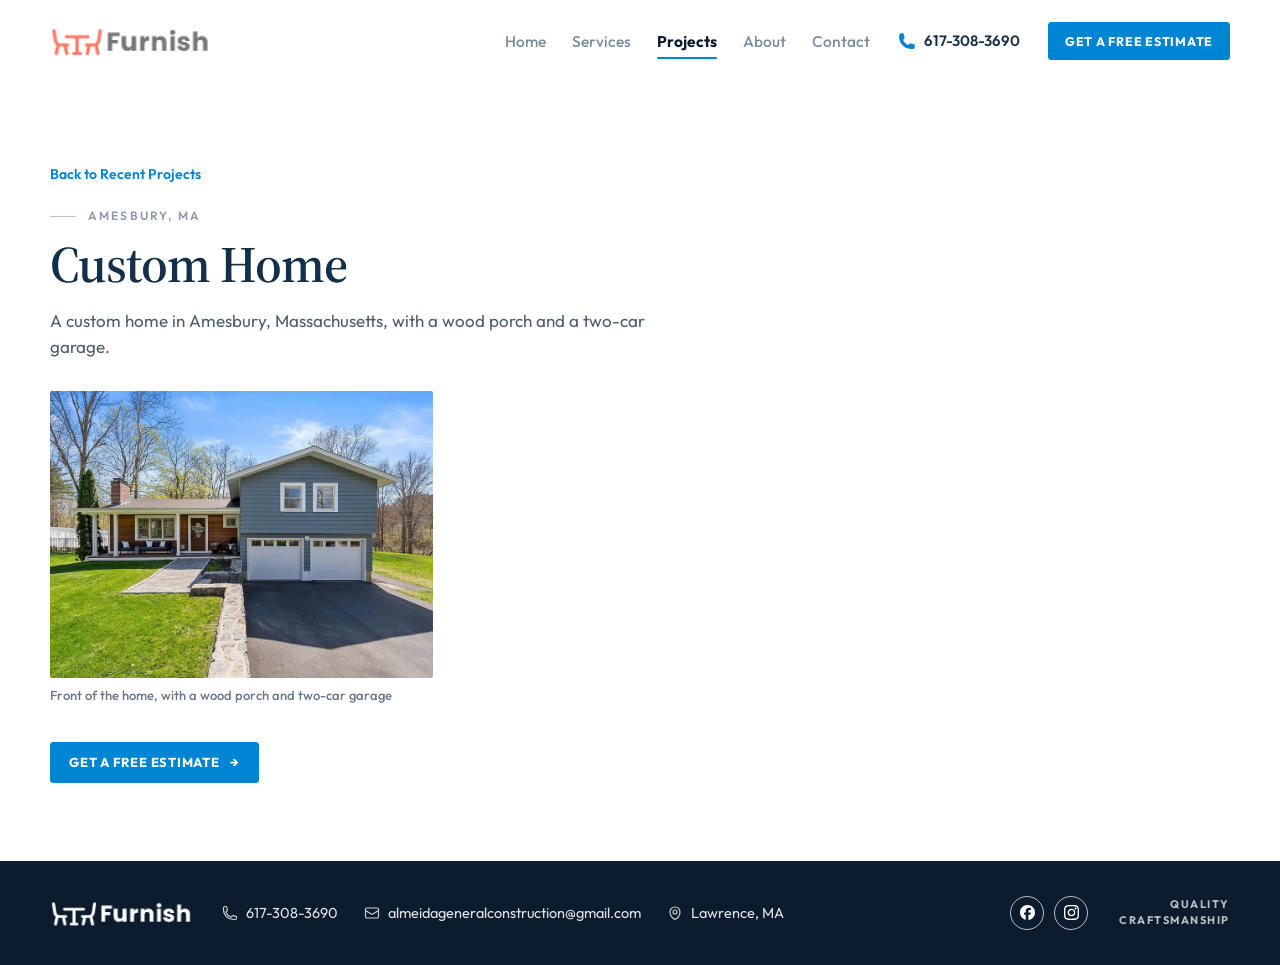
==== custom-home-amesbury-2.html @ d9e34f1d "Update the site with current project photos and gallery pages." ====
<!DOCTYPE html>
<html lang="en">
<head>
  <meta charset="utf-8">
  <meta name="viewport" content="width=device-width, initial-scale=1">
  <title>Custom Home in Amesbury | Almeida General Construction</title>
  <meta name="description" content="Gallery of a custom home in Amesbury, Massachusetts, with a wood porch and two-car garage, built by Almeida General Construction.">
  <link rel="icon" href="assets/images/favicon.png" type="image/png">
  <link rel="preconnect" href="https://fonts.googleapis.com">
  <link rel="preconnect" href="https://fonts.gstatic.com" crossorigin>
  <link href="https://fonts.googleapis.com/css2?family=Outfit:wght@400;500;600;700&family=Source+Serif+4:opsz,wght@8..60,500;8..60,600;8..60,700&display=swap" rel="stylesheet">
  <link rel="stylesheet" href="assets/css/redesign.css?v=31">
</head>
<body>
  <a class="skip-link" href="#main">Skip to content</a>

  <header class="site-header" id="top">
    <div class="container header-inner">
      <a class="logo" href="index.html">
        <img src="assets/images/logo.png" alt="Almeida General Construction">
      </a>
      <button class="nav-toggle" type="button" aria-expanded="false" aria-controls="site-nav" aria-label="Open menu">
        <span></span>
      </button>
      <nav class="site-nav" id="site-nav">
        <ul>
          <li><a href="index.html">Home</a></li>
          <li><a href="index.html#services">Services</a></li>
          <li><a class="active" href="projects.html">Projects</a></li>
          <li><a href="index.html#about">About</a></li>
          <li><a href="index.html#contact">Contact</a></li>
          <li class="nav-extra"><a href="tel:6173083690">617-308-3690</a></li>
          <li class="nav-extra"><a class="btn" href="index.html#contact">Get a Free Estimate</a></li>
        </ul>
      </nav>
      <a class="header-phone" href="tel:6173083690">
        <svg viewBox="0 0 24 24" width="18" height="18" aria-hidden="true" fill="currentColor">
          <path fill-rule="evenodd" d="M1.5 4.5a3 3 0 0 1 3-3h1.372c.86 0 1.61.586 1.819 1.42l1.105 4.423a1.875 1.875 0 0 1-.694 1.955l-1.293.97c-.135.101-.164.249-.126.352a11.285 11.285 0 0 0 6.697 6.697c.103.038.25.009.352-.126l.97-1.293a1.875 1.875 0 0 1 1.955-.694l4.423 1.105c.834.209 1.42.959 1.42 1.82V19.5a3 3 0 0 1-3 3h-2.25C8.552 22.5 1.5 15.448 1.5 6.75V4.5Z" clip-rule="evenodd"/>
        </svg>
        617-308-3690
      </a>
      <a class="btn btn-header" href="index.html#contact">Get a Free Estimate</a>
    </div>
  </header>

  <main id="main">
    <section class="section project-page">
      <div class="container">
        <a class="project-link" href="index.html#projects">Back to Recent Projects</a>
        <p class="section-label">Amesbury, MA</p>
        <h2>Custom Home</h2>
        <p class="project-intro">A custom home in Amesbury, Massachusetts, with a wood porch and a two-car garage.</p>
        <div class="gallery">
          <figure>
            <img src="assets/images/project/newton-home.jpg" alt="Gray custom home with a wood porch and two-car garage in Amesbury, Massachusetts">
            <figcaption>Front of the home, with a wood porch and two-car garage</figcaption>
          </figure>
        </div>
        <div class="project-actions">
          <a class="btn" href="index.html#contact">Get a Free Estimate <span aria-hidden="true">→</span></a>
        </div>
      </div>
    </section>
  </main>

  <footer class="site-footer">
    <div class="container footer-inner">
      <a class="footer-logo" href="index.html">
        <img src="assets/images/logo.png" alt="Almeida General Construction">
      </a>
      <ul class="footer-meta">
        <li>
          <svg viewBox="0 0 24 24" aria-hidden="true" fill="none"><path stroke-linecap="round" stroke-linejoin="round" d="M2.25 6.75c0 8.284 6.716 15 15 15h2.25a2.25 2.25 0 0 0 2.25-2.25v-1.372c0-.516-.351-.966-.852-1.091l-4.423-1.106c-.44-.11-.902.055-1.173.417l-.97 1.293c-.282.376-.769.542-1.21.38a12.035 12.035 0 0 1-7.143-7.143c-.162-.441.004-.928.38-1.21l1.293-.97c.363-.271.527-.734.417-1.173L6.963 3.102a1.125 1.125 0 0 0-1.091-.852H4.5A2.25 2.25 0 0 0 2.25 4.5v2.25Z"/></svg>
          <a href="tel:6173083690">617-308-3690</a>
        </li>
        <li>
          <svg viewBox="0 0 24 24" aria-hidden="true" fill="none"><path stroke-linecap="round" stroke-linejoin="round" d="M21.75 6.75v10.5a2.25 2.25 0 0 1-2.25 2.25h-15a2.25 2.25 0 0 1-2.25-2.25V6.75m19.5 0A2.25 2.25 0 0 0 19.5 4.5h-15a2.25 2.25 0 0 0-2.25 2.25m19.5 0v.243a2.25 2.25 0 0 1-1.07 1.916l-7.5 4.615a2.25 2.25 0 0 1-2.36 0L3.32 8.91a2.25 2.25 0 0 1-1.07-1.916V6.75"/></svg>
          <a href="mailto:almeidageneralconstruction@gmail.com">almeidageneralconstruction@gmail.com</a>
        </li>
        <li>
          <svg viewBox="0 0 24 24" aria-hidden="true" fill="none"><path stroke-linecap="round" stroke-linejoin="round" d="M15 10.5a3 3 0 1 1-6 0 3 3 0 0 1 6 0Z"/><path stroke-linecap="round" stroke-linejoin="round" d="M19.5 10.5c0 7.142-7.5 11.25-7.5 11.25S4.5 17.642 4.5 10.5a7.5 7.5 0 1 1 15 0Z"/></svg>
          Lawrence, MA
        </li>
      </ul>
      <div class="footer-end">
        <div class="socials">
          <a class="social" href="https://www.facebook.com/almeidageneralconstruction/" target="_blank" rel="noopener" aria-label="Almeida General Construction on Facebook">
            <svg viewBox="0 0 24 24" aria-hidden="true"><path d="M9.101 23.691v-7.98H6.627v-3.667h2.474v-1.58c0-4.085 1.848-5.978 5.858-5.978.401 0 .955.042 1.468.103a8.68 8.68 0 0 1 1.141.195v3.325a8.623 8.623 0 0 0-.653-.036 26.805 26.805 0 0 0-.733-.009c-.707 0-1.259.096-1.675.309a1.686 1.686 0 0 0-.679.622c-.258.42-.374.995-.374 1.752v1.297h3.919l-.386 2.103-.287 1.564h-3.246v8.245C19.396 23.238 24 18.179 24 12.044c0-6.627-5.373-12-12-12s-12 5.373-12 12c0 5.628 3.874 10.35 9.101 11.647Z"/></svg>
          </a>
          <a class="social" href="https://www.instagram.com/almeidageneralconstruction/" target="_blank" rel="noopener" aria-label="Almeida General Construction on Instagram">
            <svg viewBox="0 0 24 24" aria-hidden="true"><path d="M7.0301.084c-1.2768.0602-2.1487.264-2.911.5634-.7888.3075-1.4575.72-2.1228 1.3877-.6652.6677-1.075 1.3368-1.3802 2.127-.2954.7638-.4956 1.6365-.552 2.914-.0564 1.2775-.0689 1.6882-.0626 4.947.0062 3.2586.0206 3.6671.0825 4.9473.061 1.2765.264 2.1482.5635 2.9107.308.7889.72 1.4573 1.388 2.1228.6679.6655 1.3365 1.0743 2.1285 1.38.7632.295 1.6361.4961 2.9134.552 1.2773.056 1.6884.069 4.9462.0627 3.2578-.0062 3.668-.0207 4.9478-.0814 1.28-.0607 2.147-.2652 2.9098-.5633.7889-.3086 1.4578-.72 2.1228-1.3881.665-.6682 1.0745-1.3378 1.3795-2.1284.2957-.7632.4966-1.636.552-2.9124.056-1.2809.0692-1.6898.063-4.948-.0063-3.2583-.021-3.6668-.0817-4.9465-.0607-1.2797-.264-2.1487-.5633-2.9117-.3084-.7889-.72-1.4568-1.3876-2.1228C21.2982 1.33 20.628.9208 19.8378.6165 19.074.321 18.2017.1197 16.9244.0645 15.6471.0093 15.236-.005 11.977.0014 8.718.0076 8.31.0215 7.0301.0839m.1402 21.6932c-1.17-.0509-1.8053-.2453-2.2287-.408-.5606-.216-.96-.4771-1.3819-.895-.422-.4178-.6811-.8186-.9-1.378-.1644-.4234-.3624-1.058-.4171-2.228-.0595-1.2645-.072-1.6442-.079-4.848-.007-3.2037.0053-3.583.0607-4.848.05-1.169.2456-1.805.408-2.2282.216-.5613.4762-.96.895-1.3816.4188-.4217.8184-.6814 1.3783-.9003.423-.1651 1.0575-.3614 2.227-.4171 1.2655-.06 1.6447-.072 4.848-.079 3.2033-.007 3.5835.005 4.8495.0608 1.169.0508 1.8053.2445 2.228.408.5608.216.96.4754 1.3816.895.4217.4194.6816.8176.9005 1.3787.1653.4217.3617 1.056.4169 2.2263.0602 1.2655.0739 1.645.0796 4.848.0058 3.203-.0055 3.5834-.061 4.848-.051 1.17-.245 1.8055-.408 2.2294-.216.5604-.4763.96-.8954 1.3814-.419.4215-.8181.6811-1.3783.9-.4224.1649-1.0577.3617-2.2262.4174-1.2656.0595-1.6448.072-4.8493.079-3.2045.007-3.5825-.006-4.848-.0608M16.953 5.5864A1.44 1.44 0 1 0 18.39 4.144a1.44 1.44 0 0 0-1.437 1.4424M5.8385 12.012c.0067 3.4032 2.7706 6.1557 6.173 6.1493 3.4026-.0065 6.157-2.7701 6.1506-6.1733-.0065-3.4032-2.771-6.1565-6.174-6.1498-3.403.0067-6.156 2.771-6.1496 6.1738M8 12.0077a4 4 0 1 1 4.008 3.9921A3.9996 3.9996 0 0 1 8 12.0077"/></svg>
          </a>
        </div>
        <p class="tagline">Quality Craftsmanship</p>
      </div>
    </div>
  </footer>

  <script src="assets/js/redesign.js?v=6"></script>
</body>
</html>
---- assets/css/redesign.css ----
/* Almeida General Construction — homepage redesign */

:root {
  --navy: #123049;
  --navy-deep: #0c1c2e;
  --ink: #1b3348;
  --blue: #0084D4;
  --blue-dark: #155fa6;
  --blue-bright: #3b94d4;
  --muted: #66788a;
  --text: #4d5d6d;
  --line: #e4ebf1;
  --soft: #f4f7fb;
  --white: #ffffff;
  --serif: "Source Serif 4", Georgia, "Times New Roman", serif;
  --sans: "Outfit", "Avenir Next", "Segoe UI", sans-serif;
  --header: 82px;
  --max: 1180px;
}

*,
*::before,
*::after {
  box-sizing: border-box;
}

html {
  scroll-behavior: smooth;
}

body {
  margin: 0;
  font-family: var(--sans);
  color: var(--text);
  background: var(--white);
  line-height: 1.5;
}

img {
  max-width: 100%;
  display: block;
}

a {
  color: inherit;
  text-decoration: none;
}

button,
input,
textarea {
  font-family: inherit;
}

.container {
  width: min(var(--max), calc(100% - 48px));
  margin: 0 auto;
}

.skip-link {
  position: absolute;
  left: 16px;
  top: -40px;
  background: var(--blue);
  color: white;
  padding: 8px 12px;
  z-index: 1000;
}

.skip-link:focus {
  top: 12px;
}

/* Header */

.site-header {
  position: sticky;
  top: 0;
  z-index: 50;
  background: rgba(255, 255, 255, 0.96);
  backdrop-filter: blur(10px);
  border-bottom: 1px solid transparent;
}

.site-header.scrolled {
  border-bottom-color: var(--line);
  box-shadow: 0 8px 24px rgba(16, 36, 56, 0.06);
}

.header-inner {
  display: flex;
  align-items: center;
  gap: 28px;
  min-height: var(--header);
}

.logo img {
  height: 54px;
  width: auto;
}

.site-nav {
  margin-left: auto;
}

.site-nav ul {
  display: flex;
  align-items: center;
  gap: 26px;
  list-style: none;
  margin: 0;
  padding: 0;
}

.site-nav a {
  position: relative;
  font-size: 15.5px;
  font-weight: 500;
  color: #7b8c9d;
  padding: 8px 0;
}

.site-nav a.active {
  color: #0c1c2e;
  font-weight: 700;
}

.site-nav .btn {
  color: white;
  font-weight: 700;
}

.site-nav a.active::after {
  content: "";
  position: absolute;
  left: 0;
  right: 0;
  bottom: 0;
  height: 2px;
  background: var(--blue);
  border-radius: 2px;
}

.header-phone {
  display: inline-flex;
  align-items: center;
  gap: 8px;
  color: var(--ink);
  font-weight: 600;
  font-size: 15px;
  white-space: nowrap;
}

.header-phone svg,
.icon {
  flex: 0 0 auto;
}

.header-phone svg {
  color: #0084D4;
}

.nav-toggle {
  display: none;
  margin-left: auto;
  width: 44px;
  height: 44px;
  border: 0;
  background: transparent;
  padding: 10px;
  cursor: pointer;
}

.nav-toggle span,
.nav-toggle span::before,
.nav-toggle span::after {
  display: block;
  height: 2px;
  width: 22px;
  background: var(--navy);
  position: relative;
  transition: 0.2s ease;
}

.nav-toggle span::before,
.nav-toggle span::after {
  content: "";
  position: absolute;
  left: 0;
}

.nav-toggle span::before {
  top: -7px;
}

.nav-toggle span::after {
  top: 7px;
}

.nav-toggle.open span {
  background: transparent;
}

.nav-toggle.open span::before {
  top: 0;
  transform: rotate(45deg);
}

.nav-toggle.open span::after {
  top: 0;
  transform: rotate(-45deg);
}

.nav-extra {
  display: none;
}

/* Buttons */

.btn {
  display: inline-flex;
  align-items: center;
  justify-content: center;
  gap: 10px;
  background: var(--blue);
  color: white;
  border: 1.5px solid var(--blue);
  border-radius: 3px;
  padding: 13px 18px;
  font-size: 13px;
  font-weight: 700;
  letter-spacing: 0.06em;
  text-transform: uppercase;
  line-height: 1;
  cursor: pointer;
  transition: background 0.2s ease, border-color 0.2s ease, color 0.2s ease;
}

.btn:hover {
  background: var(--blue-dark);
  border-color: var(--blue-dark);
}

.btn-ghost {
  background: rgba(8, 18, 30, 0.28);
  border-color: rgba(255, 255, 255, 0.82);
  color: white;
}

.btn-ghost:hover {
  background: white;
  color: var(--navy);
  border-color: white;
}

.btn-header {
  padding: 12px 16px;
  font-size: 12.5px;
  white-space: nowrap;
}

/* Hero */

.hero {
  position: relative;
  min-height: 640px;
  display: flex;
  align-items: center;
  color: white;
  background:
    linear-gradient(100deg, rgba(7, 16, 28, 0.84) 0%, rgba(7, 16, 28, 0.58) 28%, rgba(7, 16, 28, 0.16) 56%, rgba(7, 16, 28, 0.05) 100%),
    url("../images/showcase/hero-kitchen.jpg") center 32% / cover no-repeat;
}

.hero-content {
  position: relative;
  z-index: 1;
  padding: 72px 0 80px;
  max-width: 680px;
}

.eyebrow,
.kicker {
  font-size: 13px;
  font-weight: 600;
  letter-spacing: 0.18em;
  text-transform: uppercase;
}

.hero .kicker {
  color: rgba(255, 255, 255, 0.92);
  margin: 0 0 18px;
}

.hero h1 {
  margin: 0;
  font-family: var(--serif);
  font-weight: 600;
  font-size: clamp(52px, 6vw, 78px);
  line-height: 0.98;
  letter-spacing: -0.025em;
  color: white;
}

.hero h1 span {
  color: #33A4DF;
}

.hero .services-line {
  margin: 22px 0 0;
  font-size: 13px;
  font-weight: 600;
  letter-spacing: 0.16em;
  text-transform: uppercase;
  color: rgba(255, 255, 255, 0.9);
}

.hero-actions {
  display: flex;
  flex-wrap: wrap;
  gap: 14px;
  margin-top: 32px;
}

/* Trust */

.trust {
  background: white;
  border-bottom: 1px solid var(--line);
}

.trust ul {
  list-style: none;
  display: grid;
  grid-template-columns: repeat(3, 1fr);
  gap: 24px;
  margin: 0;
  padding: 34px 0;
}

.trust li {
  display: flex;
  align-items: center;
  justify-content: center;
  gap: 14px;
  color: var(--navy);
}

.trust svg {
  width: 36px;
  height: 36px;
  stroke: var(--navy);
  fill: none;
  stroke-width: 1.6;
  stroke-linecap: round;
  stroke-linejoin: round;
}

.trust-pair {
  display: inline-flex;
  align-items: center;
  gap: 2px;
}

.trust-pair svg {
  width: 30px;
  height: 30px;
}

.trust strong {
  display: block;
  font-size: 13px;
  font-weight: 700;
  letter-spacing: 0.08em;
  line-height: 1.35;
}

/* Sections */

.section {
  padding: 78px 0;
}

.section-label {
  display: flex;
  align-items: center;
  gap: 12px;
  margin: 0 0 12px;
  color: #8b9bab;
  font-size: 12px;
  font-weight: 600;
  letter-spacing: 0.18em;
  text-transform: uppercase;
}

.section-label::before {
  content: "";
  width: 26px;
  height: 1px;
  background: #b7c4d0;
}

h2 {
  margin: 0;
  font-family: var(--serif);
  font-weight: 600;
  font-size: clamp(36px, 4vw, 52px);
  line-height: 1.08;
  letter-spacing: -0.02em;
  color: var(--navy);
}

.services {
  background: var(--soft);
}

.service-grid {
  list-style: none;
  display: grid;
  grid-template-columns: repeat(4, 1fr);
  gap: 22px;
  margin: 34px 0 0;
  padding: 0;
}

.service-grid figure {
  margin: 0;
}

.service-grid img,
.deck-art {
  width: 100%;
  aspect-ratio: 4 / 3;
  object-fit: cover;
  border-radius: 2px;
  background: #d5dde6;
}

.service-grid figcaption {
  margin-top: 14px;
  text-align: center;
  color: var(--ink);
  font-size: 12px;
  font-weight: 700;
  letter-spacing: 0.07em;
  text-transform: uppercase;
  line-height: 1.4;
}

/* Approach */

.approach {
  display: grid;
  grid-template-columns: 1.18fr 0.82fr;
  min-height: 560px;
  background: #04202F;
}

.approach-photo img {
  position: absolute;
  inset: 0;
  width: 100%;
  height: 100%;
  object-fit: cover;
}

.approach-photo {
  position: relative;
  min-height: 540px;
  overflow: hidden;
}

.approach-panel {
  color: white;
  padding: 64px 56px;
  display: flex;
  flex-direction: column;
  justify-content: center;
  align-items: flex-start;
}

.approach-panel .section-label {
  color: rgba(255, 255, 255, 0.72);
}

.approach-panel .section-label::before {
  background: rgba(255, 255, 255, 0.45);
}

.approach-panel h2 {
  color: white;
  max-width: 420px;
  margin-bottom: 36px;
}

.approach-points {
  list-style: none;
  display: grid;
  grid-template-columns: repeat(3, 1fr);
  gap: 18px;
  width: 100%;
  margin: 0 0 36px;
  padding: 0;
}

.approach-points li {
  display: flex;
  flex-direction: column;
  align-items: center;
  text-align: center;
  font-size: 14px;
  font-weight: 500;
  line-height: 1.35;
}

.approach-points svg {
  display: block;
  width: 34px;
  height: 34px;
  stroke: white;
  fill: none;
  stroke-width: 1.6;
  stroke-linecap: round;
  stroke-linejoin: round;
  margin-bottom: 10px;
}

/* Projects */

.project-set {
  margin-top: 28px;
}

.project-photos {
  display: grid;
  grid-template-columns: repeat(auto-fit, minmax(220px, 1fr));
  gap: 16px;
}

.project-photos img {
  width: 100%;
  aspect-ratio: 4 / 3;
  object-fit: cover;
  border-radius: 2px;
  background: #d5dde6;
}

.project-set-caption {
  margin: 12px 0 0;
  color: var(--ink);
  font-size: 15px;
  font-weight: 600;
}

.project-set-caption span {
  display: block;
  margin-top: 2px;
  color: var(--muted);
  font-size: 13px;
  font-weight: 500;
}

.project-link {
  display: inline-block;
  margin-top: 10px;
  color: var(--blue);
  font-size: 14px;
  font-weight: 600;
}

.project-link:hover {
  text-decoration: underline;
}

.project-soon {
  display: inline-block;
  margin-top: 10px;
  color: var(--muted);
  font-size: 14px;
  font-weight: 600;
}

.project-page .project-link {
  margin: 0 0 22px;
}

.project-intro {
  max-width: 640px;
  margin: 16px 0 0;
  font-size: 17px;
}

.gallery {
  display: grid;
  grid-template-columns: repeat(3, minmax(0, 1fr));
  gap: 16px;
  margin-top: 32px;
}

.gallery figure {
  margin: 0;
}

.gallery img {
  width: 100%;
  aspect-ratio: 4 / 3;
  object-fit: cover;
  border-radius: 2px;
  background: #d5dde6;
}

.gallery figcaption {
  margin-top: 8px;
  color: var(--muted);
  font-size: 13px;
  font-weight: 500;
}

.project-actions {
  margin-top: 36px;
}

.project-grid {
  list-style: none;
  display: grid;
  grid-template-columns: repeat(3, 1fr);
  gap: 26px 22px;
  margin: 36px 0 0;
  padding: 0;
}

.project-grid figure {
  margin: 0;
}

.project-grid img {
  width: 100%;
  aspect-ratio: 4 / 3;
  object-fit: cover;
  border-radius: 2px;
}

.project-grid figcaption {
  margin-top: 12px;
  color: var(--ink);
  font-size: 15px;
  font-weight: 600;
}

.project-grid figcaption span {
  display: block;
  margin-top: 2px;
  color: var(--muted);
  font-size: 13px;
  font-weight: 500;
}

/* Inspire */

.inspire {
  display: none;
  grid-template-columns: 1.15fr 0.85fr;
  min-height: 540px;
  background: #f4f7fb;
}

.inspire-photo {
  position: relative;
  min-height: 480px;
  overflow: hidden;
}

.inspire-photo img {
  position: absolute;
  inset: 0;
  width: 100%;
  height: 100%;
  object-fit: cover;
  object-position: center;
}

.inspire-panel {
  display: flex;
  flex-direction: column;
  justify-content: center;
  align-items: flex-start;
  padding: 72px 64px;
}

.inspire-panel .section-label {
  color: #8b9bab;
}

.inspire-panel .section-label::before {
  display: none;
}

.inspire-panel h2 {
  max-width: 420px;
  margin-bottom: 22px;
  color: var(--navy);
}

.inspire-rule {
  width: 48px;
  height: 3px;
  margin-bottom: 32px;
  background: var(--navy);
}

.project-grid .is-extra {
  display: none;
}

.project-grid.is-expanded .is-extra {
  display: block;
}

.project-more {
  display: flex;
  width: fit-content;
  margin: 32px auto 0;
}

/* About */

.about {
  padding: 40px 0;
  background: #001C2B;
  color: rgba(255, 255, 255, 0.88);
}

.about h2,
.about h3,
.offer h3 {
  color: #fff;
}

.about .section-label {
  color: rgba(255, 255, 255, 0.7);
}

.about .section-label::before {
  background: rgba(255, 255, 255, 0.42);
}

.about-grid {
  display: grid;
  grid-template-columns: 0.85fr 1.15fr;
  gap: 56px;
  align-items: center;
  margin-top: 16px;
}

.owner-photo {
  width: 100%;
  max-width: 320px;
  height: auto;
  justify-self: start;
  border-radius: 2px;
  background: var(--soft);
}

.about h3 {
  margin: 16px 0 0;
  font-family: var(--serif);
  font-weight: 600;
  font-size: 22px;
  color: var(--blue);
}

.role {
  margin: 0 0 12px;
  color: #8ec4ef;
  font-weight: 600;
  letter-spacing: 0.04em;
  text-transform: uppercase;
  font-size: 13px;
}

.about p,
.offer p,
.contact p,
.testimonial p {
  margin: 0 0 16px;
  font-size: 16.5px;
  line-height: 1.7;
}

.offer {
  display: grid;
  grid-template-columns: repeat(3, 1fr);
  gap: 28px;
  margin-top: 54px;
  padding-top: 36px;
  border-top: 1px solid rgba(255, 255, 255, 0.16);
}

.offer h3 {
  margin: 0 0 10px;
  font-family: var(--sans);
  font-size: 18px;
}

/* Testimonials */

.testimonials {
  display: none;
  background: var(--soft);
}

.quote-grid {
  list-style: none;
  display: grid;
  grid-template-columns: 1fr 1fr;
  gap: 22px;
  margin: 34px 0 0;
  padding: 0;
}

.quote-grid blockquote {
  margin: 0;
  background: white;
  border-radius: 4px;
  padding: 28px 26px 22px;
  box-shadow: 0 10px 30px rgba(18, 40, 64, 0.04);
}

.quote-grid p {
  color: #3e5163;
}

.quote-grid footer {
  display: flex;
  justify-content: space-between;
  gap: 12px;
  align-items: end;
  margin-top: 18px;
}

.quote-grid strong {
  display: block;
  color: var(--navy);
  font-size: 16px;
}

.quote-grid footer span,
.stars {
  color: var(--muted);
  font-size: 13px;
}

.stars {
  color: #e0a21a;
  letter-spacing: 2px;
}

.quote-grid a {
  color: var(--blue);
  font-weight: 600;
}

/* CTA */

.cta {
  display: none;
  position: relative;
  overflow: hidden;
  background-color: #e7eef3;
  background-image:
    linear-gradient(rgba(27, 79, 122, 0.05) 1px, transparent 1px),
    linear-gradient(90deg, rgba(27, 79, 122, 0.05) 1px, transparent 1px);
  background-size: 28px 28px;
  padding: 72px 0;
}

.cta::after {
  content: "";
  position: absolute;
  inset: 0;
  background:
    radial-gradient(circle at 88% 80%, rgba(255, 255, 255, 0.01), transparent 30%),
    linear-gradient(90deg, rgba(231, 238, 243, 0.2), rgba(231, 238, 243, 0.72) 46%, rgba(231, 238, 243, 0.15));
  pointer-events: none;
}

.cta-inner {
  position: relative;
  z-index: 1;
  display: flex;
  align-items: center;
  justify-content: space-between;
  gap: 32px;
  padding-right: 150px;
}

.cta .kicker {
  margin: 0 0 8px;
  color: #7d8fa0;
  font-size: 13px;
  font-weight: 700;
  letter-spacing: 0.16em;
}

.cta-art {
  position: absolute;
  right: 8px;
  bottom: 0;
  width: 210px;
  height: auto;
  pointer-events: none;
}

/* Contact */

.contact-grid {
  display: grid;
  grid-template-columns: 0.8fr 1.2fr;
  gap: 48px;
  margin-top: 28px;
}

.contact-list {
  list-style: none;
  margin: 18px 0 0;
  padding: 0;
}

.contact-list li {
  display: flex;
  gap: 12px;
  align-items: flex-start;
  margin-bottom: 16px;
  color: var(--ink);
  font-weight: 500;
}

.contact-list svg {
  width: 22px;
  height: 22px;
  stroke: var(--blue);
  fill: none;
  stroke-width: 1.7;
  stroke-linecap: round;
  stroke-linejoin: round;
  margin-top: 2px;
}

.contact-list a:hover {
  color: var(--blue);
}

form {
  display: grid;
  grid-template-columns: 1fr 1fr;
  gap: 14px;
}

form label {
  display: block;
  font-size: 13px;
  font-weight: 600;
  color: var(--ink);
  margin-bottom: 6px;
}

.full {
  grid-column: 1 / -1;
}

input,
textarea {
  width: 100%;
  border: 1px solid #d5dee6;
  background: white;
  border-radius: 3px;
  padding: 12px 14px;
  font-size: 15px;
  color: var(--ink);
}

input:focus,
textarea:focus {
  outline: 2px solid rgba(26, 111, 191, 0.35);
  border-color: var(--blue);
}

textarea {
  min-height: 140px;
  resize: vertical;
}

.form-note {
  margin: 0;
  color: var(--muted);
  font-size: 13px;
}

/* Footer */

.site-footer {
  background: var(--navy-deep);
  color: rgba(255, 255, 255, 0.88);
  padding: 28px 0;
}

.footer-inner {
  display: flex;
  align-items: center;
  gap: 28px;
}

.footer-logo img {
  height: 48px;
  width: auto;
  filter: brightness(0) invert(1);
}

.footer-meta {
  display: flex;
  flex-wrap: wrap;
  gap: 18px 26px;
  list-style: none;
  margin: 0;
  padding: 0;
  font-size: 14.5px;
}

.footer-meta li,
.footer-meta a {
  display: inline-flex;
  align-items: center;
  gap: 8px;
}

.footer-meta svg {
  width: 16px;
  height: 16px;
  stroke: rgba(255, 255, 255, 0.8);
  fill: none;
  stroke-width: 1.7;
  stroke-linecap: round;
  stroke-linejoin: round;
}

.footer-end {
  margin-left: auto;
  display: flex;
  align-items: center;
  gap: 22px;
}

.socials {
  display: flex;
  align-items: center;
  gap: 10px;
}

.social {
  width: 34px;
  height: 34px;
  border: 1.5px solid rgba(255, 255, 255, 0.7);
  border-radius: 50%;
  display: grid;
  place-items: center;
}

.social svg {
  width: 15px;
  height: 15px;
  fill: white;
}

.tagline {
  margin: 0;
  font-size: 11px;
  font-weight: 700;
  letter-spacing: 0.14em;
  text-transform: uppercase;
  color: rgba(255, 255, 255, 0.72);
  max-width: 120px;
  text-align: right;
  line-height: 1.45;
}

:focus-visible {
  outline: 2px solid var(--blue-bright);
  outline-offset: 3px;
}

@media (max-width: 1100px) {
  .service-grid {
    grid-template-columns: repeat(3, 1fr);
  }

  .header-phone {
    display: none;
  }

  .approach-panel {
    padding: 48px 36px;
  }
}

@media (max-width: 900px) {
  .nav-toggle {
    display: inline-flex;
    align-items: center;
    justify-content: center;
  }

  .header-inner .btn-header {
    display: none;
  }

  .site-nav {
    display: none;
    position: absolute;
    top: 100%;
    left: 0;
    right: 0;
    margin: 0;
    background: white;
    border-bottom: 1px solid var(--line);
    box-shadow: 0 16px 30px rgba(16, 36, 56, 0.08);
    padding: 8px 22px 20px;
  }

  .site-nav.open {
    display: block;
  }

  .site-nav ul {
    flex-direction: column;
    align-items: flex-start;
    gap: 4px;
  }

  .nav-extra {
    display: block;
    margin-top: 8px;
  }

  .hero {
    min-height: 560px;
    background-position: center;
  }

  .approach,
  .inspire,
  .about-grid,
  .contact-grid,
  .offer,
  .quote-grid,
  .project-photos,
  .project-grid {
    grid-template-columns: 1fr;
  }

  .project-photos {
    grid-template-columns: repeat(2, minmax(0, 1fr));
  }

  .gallery {
    grid-template-columns: repeat(2, minmax(0, 1fr));
  }

  .inspire-panel {
    padding: 48px 28px 56px;
  }

  .approach-points {
    grid-template-columns: 1fr;
    justify-items: start;
    text-align: left;
  }

  .approach-points li {
    flex-direction: row;
    align-items: center;
    gap: 12px;
    text-align: left;
  }

  .approach-points svg {
    margin: 0;
  }

  .cta-inner {
    flex-direction: column;
    align-items: flex-start;
    padding-right: 0;
  }

  .cta-art {
    opacity: 0.35;
  }

  .footer-inner,
  .footer-end {
    flex-direction: column;
    align-items: flex-start;
  }

  .footer-end {
    margin-left: 0;
  }

  .tagline {
    text-align: left;
    max-width: none;
  }
}

@media (max-width: 640px) {
  .container {
    width: min(var(--max), calc(100% - 32px));
  }

  .trust ul,
  .service-grid,
  form {
    grid-template-columns: 1fr;
  }

  .trust li {
    justify-content: flex-start;
  }

  .hero {
    min-height: 520px;
  }

  .hero h1 {
    font-size: 46px;
  }

  .section {
    padding: 60px 0;
  }

  .quote-grid footer {
    flex-direction: column;
    align-items: flex-start;
  }
}

@media (prefers-reduced-motion: reduce) {
  html {
    scroll-behavior: auto;
  }
}
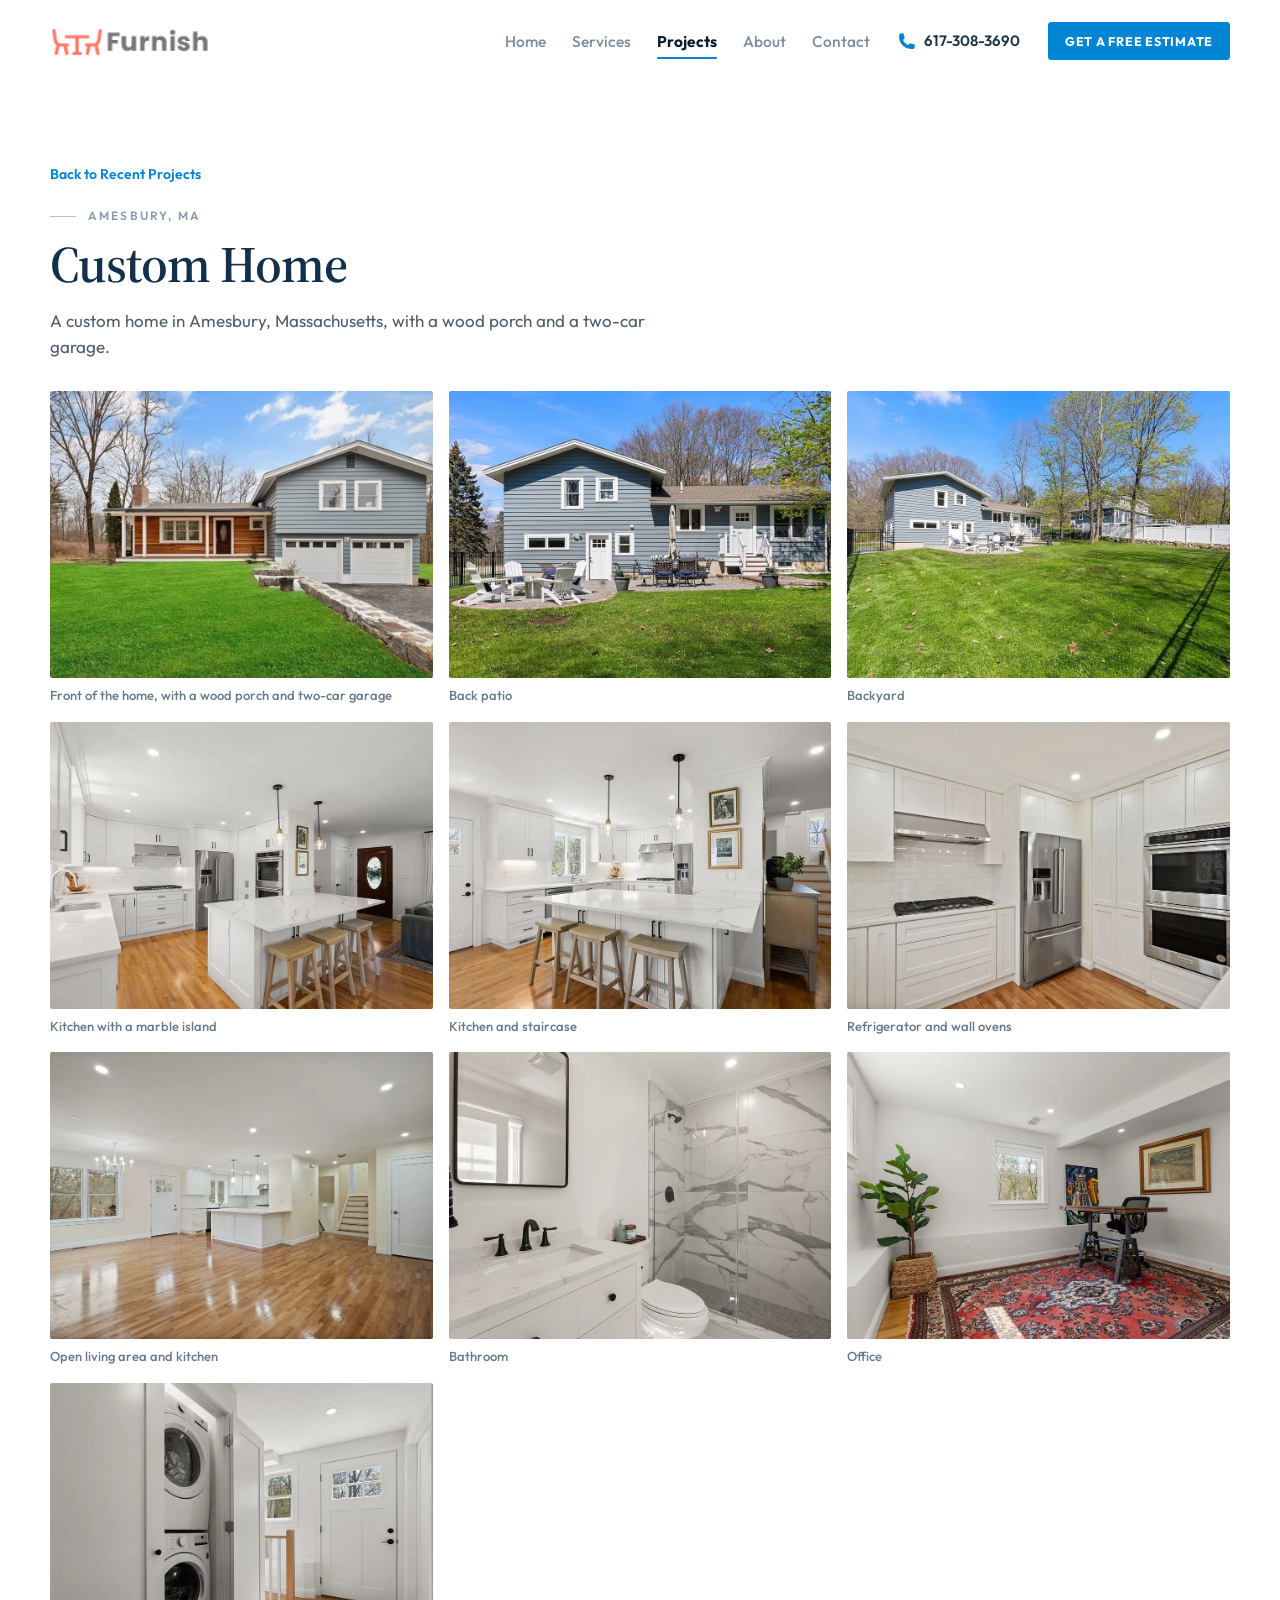
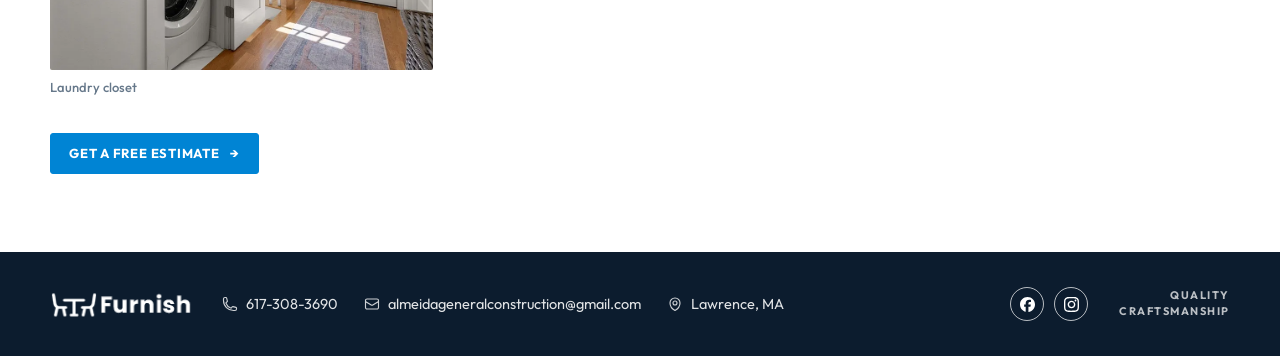
==== commit 3bc703a8: "Add photo galleries for both Amesbury custom homes." ====
--- a/custom-home-amesbury-2.html
+++ b/custom-home-amesbury-2.html
@@ -52,8 +52,44 @@
         <p class="project-intro">A custom home in Amesbury, Massachusetts, with a wood porch and a two-car garage.</p>
         <div class="gallery">
           <figure>
-            <img src="assets/images/project/newton-home.jpg" alt="Gray custom home with a wood porch and two-car garage in Amesbury, Massachusetts">
+            <img src="assets/images/project/amesbury-2/front.jpg" alt="Gray custom home with a wood porch and two-car garage in Amesbury, Massachusetts">
             <figcaption>Front of the home, with a wood porch and two-car garage</figcaption>
+          </figure>
+          <figure>
+            <img src="assets/images/project/amesbury-2/patio.jpg" alt="Back patio of the Amesbury custom home">
+            <figcaption>Back patio</figcaption>
+          </figure>
+          <figure>
+            <img src="assets/images/project/amesbury-2/backyard.jpg" alt="Backyard of the Amesbury custom home">
+            <figcaption>Backyard</figcaption>
+          </figure>
+          <figure>
+            <img src="assets/images/project/amesbury-2/kitchen-island.png" alt="White kitchen with a marble island in the Amesbury home">
+            <figcaption>Kitchen with a marble island</figcaption>
+          </figure>
+          <figure>
+            <img src="assets/images/project/amesbury-2/kitchen-stairs.png" alt="Kitchen and staircase in the Amesbury home">
+            <figcaption>Kitchen and staircase</figcaption>
+          </figure>
+          <figure>
+            <img src="assets/images/project/amesbury-2/appliances.png" alt="White cabinets, refrigerator, and wall ovens in the Amesbury kitchen">
+            <figcaption>Refrigerator and wall ovens</figcaption>
+          </figure>
+          <figure>
+            <img src="assets/images/project/amesbury-2/open-living.png" alt="Open living area and kitchen in the Amesbury home">
+            <figcaption>Open living area and kitchen</figcaption>
+          </figure>
+          <figure>
+            <img src="assets/images/project/amesbury-2/bathroom.png" alt="Bathroom with a marble shower in the Amesbury home">
+            <figcaption>Bathroom</figcaption>
+          </figure>
+          <figure>
+            <img src="assets/images/project/amesbury-2/office.png" alt="Office in the Amesbury home">
+            <figcaption>Office</figcaption>
+          </figure>
+          <figure>
+            <img src="assets/images/project/amesbury-2/laundry.png" alt="Stacked washer and dryer in the Amesbury home">
+            <figcaption>Laundry closet</figcaption>
           </figure>
         </div>
         <div class="project-actions">
